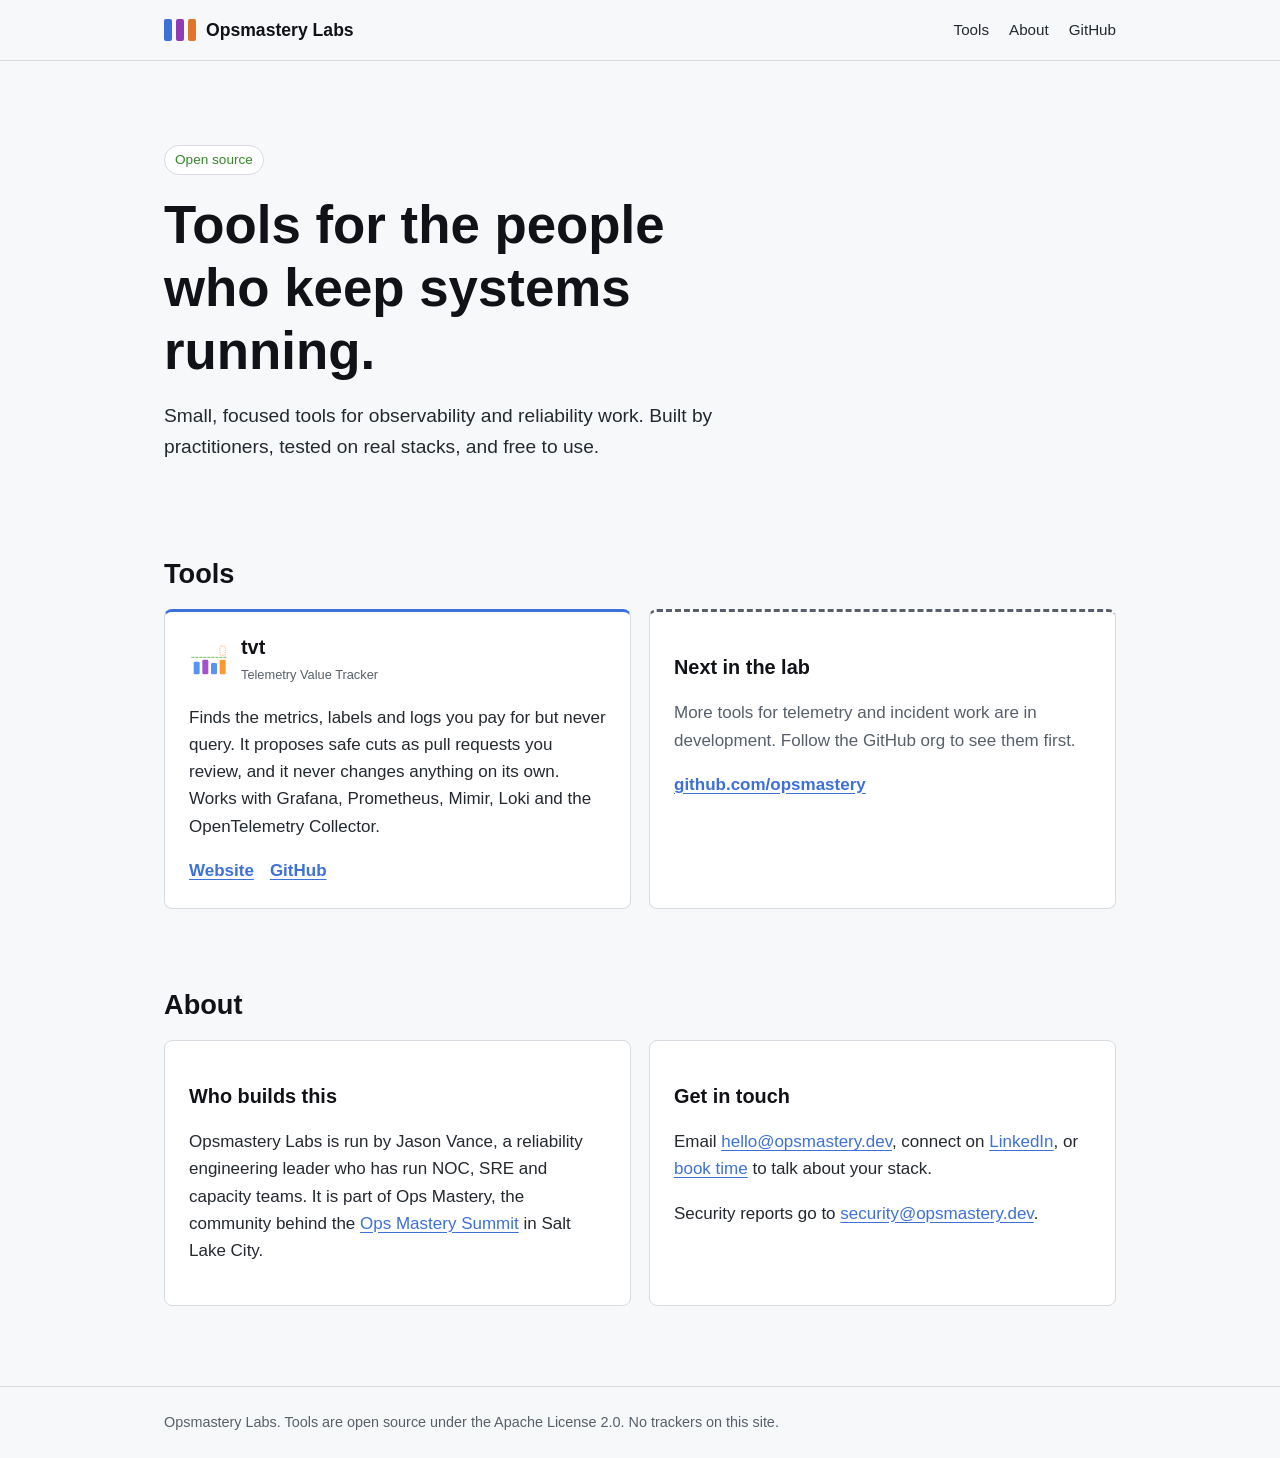
==== index.html @ a79f0aa8 "Opsmastery Labs home page Plain HTML and CSS for opsmastery.dev: the tools list (tvt first), about a" ====
<!DOCTYPE html>
<html lang="en">
<head>
  <meta charset="utf-8">
  <meta name="viewport" content="width=device-width, initial-scale=1">
  <title>Opsmastery Labs</title>
  <meta name="description" content="Open source tools for observability and reliability work, from Opsmastery Labs.">
  <link rel="canonical" href="https://opsmastery.dev/">
  <meta property="og:title" content="Opsmastery Labs">
  <meta property="og:description" content="Open source tools for observability and reliability work, from Opsmastery Labs.">
  <meta property="og:url" content="https://opsmastery.dev/">
  <meta property="og:type" content="website">
  <meta name="theme-color" content="#111217">
  <link rel="icon" href="/assets/favicon.svg" type="image/svg+xml">
  <link rel="stylesheet" href="/assets/style.css">
</head>
<body>
  <header><div class="wrap"><a class="brand" href="/"><span class="dots" aria-hidden="true"><i style="background:var(--blue)"></i><i style="background:var(--purple)"></i><i style="background:var(--orange)"></i></span>Opsmastery Labs</a>
    <nav aria-label="Main"><a href="#tools">Tools</a><a href="#about">About</a><a href="https://github.com/opsmastery">GitHub</a></nav>
  </div></header>
  <main>
    <div class="wrap hero">
      <span class="eyebrow">Open source</span>
      <h1>Tools for the people who keep systems running.</h1>
      <p class="lead">Small, focused tools for observability and reliability work. Built by practitioners, tested on real stacks, and free to use.</p>
    </div>
    <section id="tools"><div class="wrap">
      <h2>Tools</h2>
      <div class="grid">
        <article class="card tool">
          <div class="tool-head"><img src="/assets/tvt-mark.svg" alt="" width="40" height="40"><div><h3>tvt</h3><span class="tag">Telemetry Value Tracker</span></div></div>
          <p>Finds the metrics, labels and logs you pay for but never query. It proposes safe cuts as pull requests you review, and it never changes anything on its own. Works with Grafana, Prometheus, Mimir, Loki and the OpenTelemetry Collector.</p>
          <div class="links"><a href="https://tvt.opsmastery.dev/">Website</a><a href="https://github.com/opsmastery/tvt">GitHub</a></div>
        </article>
        <article class="card next">
          <h3>Next in the lab</h3>
          <p>More tools for telemetry and incident work are in development. Follow the GitHub org to see them first.</p>
          <div class="links"><a href="https://github.com/opsmastery">github.com/opsmastery</a></div>
        </article>
      </div>
    </div></section>
    <section id="about"><div class="wrap">
      <h2>About</h2>
      <div class="grid">
        <div class="card"><h3>Who builds this</h3><p>Opsmastery Labs is run by Jason Vance, a reliability engineering leader who has run NOC, SRE and capacity teams. It is part of Ops Mastery, the community behind the <a href="https://www.opsmasterysummit.com/">Ops Mastery Summit</a> in Salt Lake City.</p></div>
        <div class="card"><h3>Get in touch</h3><p>Email <a href="mailto:hello@opsmastery.dev">hello@opsmastery.dev</a>, connect on <a href="https://www.linkedin.com/in/jason-s-vance/">LinkedIn</a>, or <a href="https://www.opsmasterysummit.com/book">book time</a> to talk about your stack.</p><p>Security reports go to <a href="mailto:security@opsmastery.dev">security@opsmastery.dev</a>.</p></div>
      </div>
    </div></section>
  </main>
  <footer><div class="wrap">Opsmastery Labs. Tools are open source under the Apache License 2.0. No trackers on this site.</div></footer>
</body>
</html>
---- assets/style.css ----
:root{--bg:#111217;--panel:#181b1f;--panel-2:#22252b;--border:#2c3235;--text:#ccccdc;--muted:#9a9aab;--heading:#fff;--blue:#5794f2;--purple:#a352cc;--orange:#ff9830;--green:#73bf69;--yellow:#fade2a;--radius:8px;font-family:-apple-system,BlinkMacSystemFont,"Segoe UI",Roboto,"Helvetica Neue",Arial,sans-serif;color-scheme:dark}
@media (prefers-color-scheme:light){:root{--bg:#f7f8fa;--panel:#fff;--panel-2:#eef0f3;--border:#d8dbe0;--text:#24292f;--muted:#57606a;--heading:#111217;--blue:#3d71d9;--purple:#8f3bb8;--orange:#e0752d;--green:#37872d;color-scheme:light}}
*{box-sizing:border-box}body{margin:0;background:var(--bg);color:var(--text);line-height:1.6;font-size:17px}
a{color:var(--blue);text-underline-offset:3px}:focus-visible{outline:2px solid var(--yellow);outline-offset:3px;border-radius:4px}
.wrap{max-width:1000px;margin:0 auto;padding:0 24px}h1,h2,h3{color:var(--heading);line-height:1.2}
header{border-bottom:1px solid var(--border)}header .wrap{display:flex;align-items:center;height:60px;gap:16px}
.brand{font-weight:700;font-size:1.1rem;color:var(--heading);text-decoration:none;display:flex;align-items:center;gap:10px}
.dots{display:inline-flex;gap:4px}.dots i{width:8px;height:22px;border-radius:2px;display:block}
header nav{margin-left:auto;display:flex;gap:20px}header nav a{color:var(--text);text-decoration:none;font-size:.95rem}
.hero{padding-top:84px;padding-bottom:56px}.eyebrow{display:inline-block;font-size:.85rem;color:var(--green);border:1px solid var(--border);background:var(--panel);padding:3px 10px;border-radius:999px;margin-bottom:18px}
.hero h1{font-size:clamp(2.1rem,5vw,3.3rem);margin:0 0 18px;max-width:20ch}.lead{font-size:1.2rem;max-width:60ch;margin:0}
section{padding:40px 0}h2{font-size:1.7rem;margin:0 0 18px}
.grid{display:grid;grid-template-columns:repeat(auto-fit,minmax(280px,1fr));gap:18px}
.card{background:var(--panel);border:1px solid var(--border);border-radius:var(--radius);padding:24px}
.card.tool{border-top:3px solid var(--blue)}.card.next{border-top:3px dashed var(--muted);color:var(--muted)}
.tool-head{display:flex;align-items:center;gap:12px;margin-bottom:10px}.tool-head img{width:40px;height:40px}.tool-head h3{margin:0}
.tag{font-size:.8rem;color:var(--muted)}.links{display:flex;gap:16px;flex-wrap:wrap;margin-top:14px;font-weight:600}
footer{border-top:1px solid var(--border);margin-top:40px;padding:24px 0;color:var(--muted);font-size:.9rem}
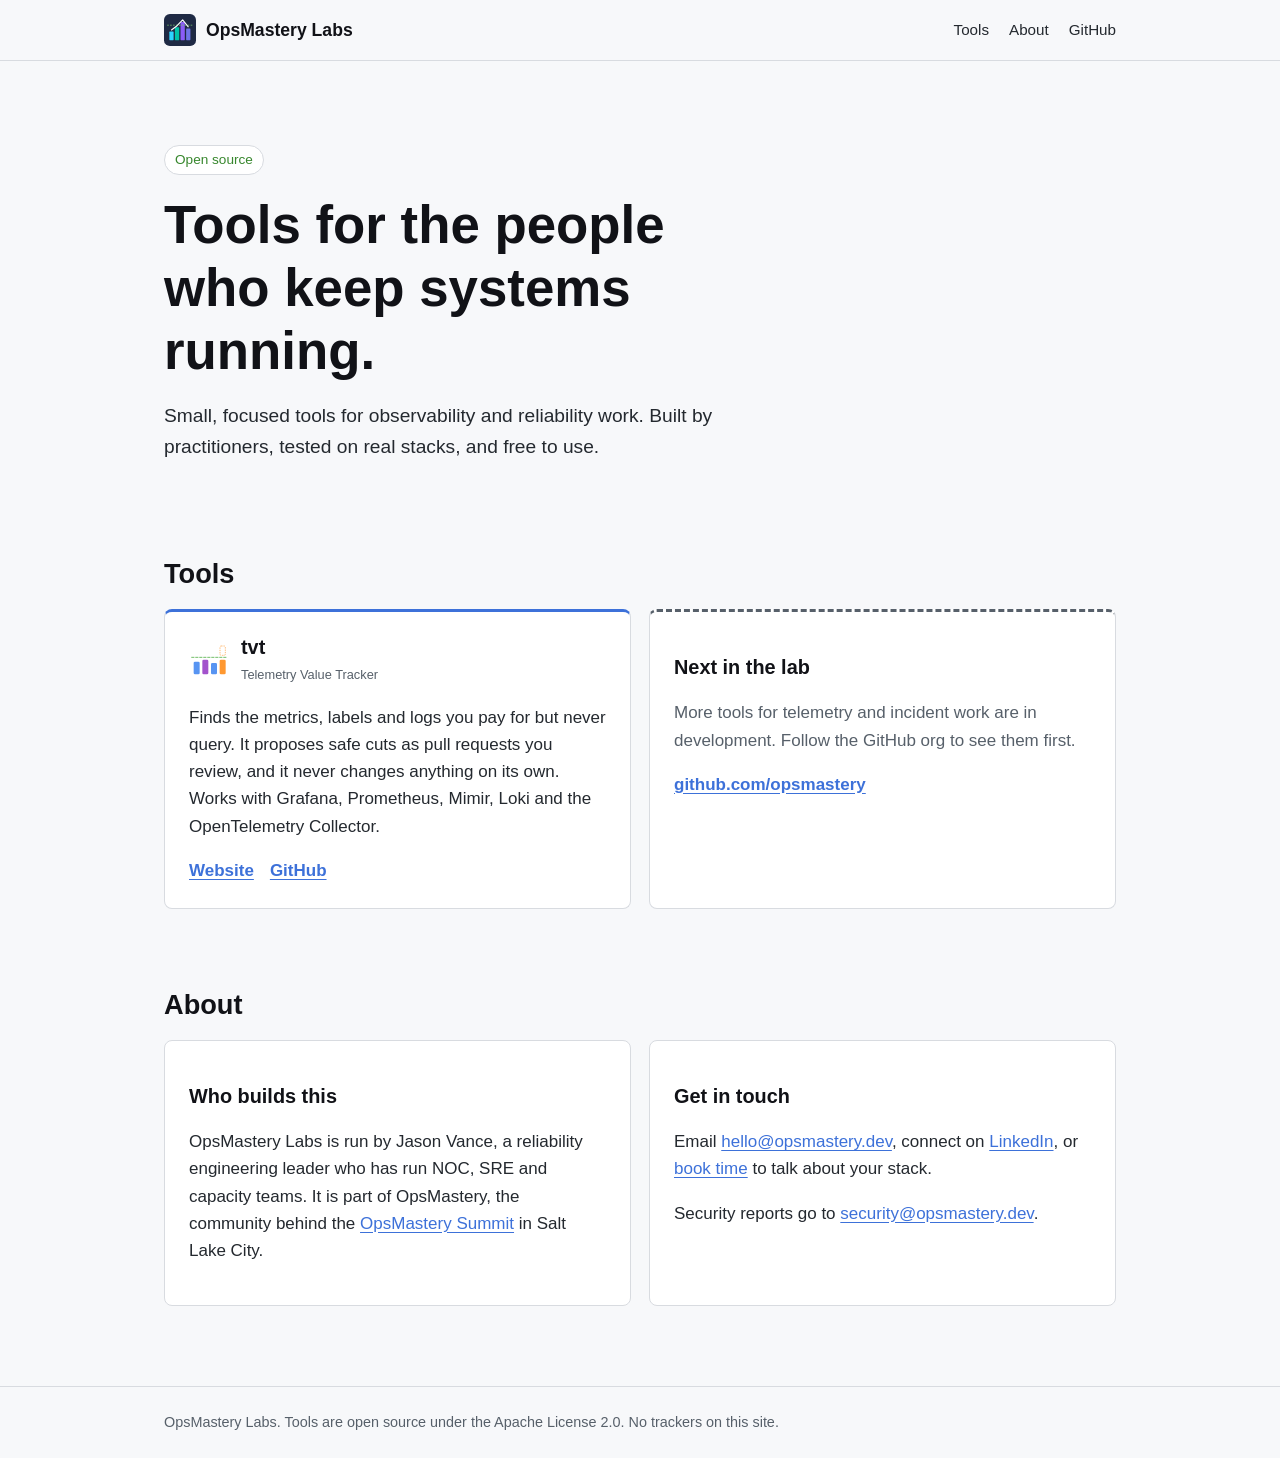
==== commit 8237d7f3: "OpsMastery brand: mark, wordmarks and avatar The mark is four bars rising to a peak under a trace li" ====
--- a/index.html
+++ b/index.html
@@ -3,19 +3,20 @@
 <head>
   <meta charset="utf-8">
   <meta name="viewport" content="width=device-width, initial-scale=1">
-  <title>Opsmastery Labs</title>
-  <meta name="description" content="Open source tools for observability and reliability work, from Opsmastery Labs.">
+  <title>OpsMastery Labs</title>
+  <meta name="description" content="Open source tools for observability and reliability work, from OpsMastery Labs.">
   <link rel="canonical" href="https://opsmastery.dev/">
-  <meta property="og:title" content="Opsmastery Labs">
-  <meta property="og:description" content="Open source tools for observability and reliability work, from Opsmastery Labs.">
+  <meta property="og:title" content="OpsMastery Labs">
+  <meta property="og:description" content="Open source tools for observability and reliability work, from OpsMastery Labs.">
   <meta property="og:url" content="https://opsmastery.dev/">
   <meta property="og:type" content="website">
+  <meta property="og:image" content="https://opsmastery.dev/assets/brand/opsmastery-mark-512.png">
   <meta name="theme-color" content="#111217">
   <link rel="icon" href="/assets/favicon.svg" type="image/svg+xml">
   <link rel="stylesheet" href="/assets/style.css">
 </head>
 <body>
-  <header><div class="wrap"><a class="brand" href="/"><span class="dots" aria-hidden="true"><i style="background:var(--blue)"></i><i style="background:var(--purple)"></i><i style="background:var(--orange)"></i></span>Opsmastery Labs</a>
+  <header><div class="wrap"><a class="brand" href="/"><img src="/assets/brand/opsmastery-mark.svg" alt="" width="32" height="32">OpsMastery Labs</a>
     <nav aria-label="Main"><a href="#tools">Tools</a><a href="#about">About</a><a href="https://github.com/opsmastery">GitHub</a></nav>
   </div></header>
   <main>
@@ -42,11 +43,11 @@
     <section id="about"><div class="wrap">
       <h2>About</h2>
       <div class="grid">
-        <div class="card"><h3>Who builds this</h3><p>Opsmastery Labs is run by Jason Vance, a reliability engineering leader who has run NOC, SRE and capacity teams. It is part of Ops Mastery, the community behind the <a href="https://www.opsmasterysummit.com/">Ops Mastery Summit</a> in Salt Lake City.</p></div>
+        <div class="card"><h3>Who builds this</h3><p>OpsMastery Labs is run by Jason Vance, a reliability engineering leader who has run NOC, SRE and capacity teams. It is part of OpsMastery, the community behind the <a href="https://www.opsmasterysummit.com/">OpsMastery Summit</a> in Salt Lake City.</p></div>
         <div class="card"><h3>Get in touch</h3><p>Email <a href="mailto:hello@opsmastery.dev">hello@opsmastery.dev</a>, connect on <a href="https://www.linkedin.com/in/jason-s-vance/">LinkedIn</a>, or <a href="https://www.opsmasterysummit.com/book">book time</a> to talk about your stack.</p><p>Security reports go to <a href="mailto:security@opsmastery.dev">security@opsmastery.dev</a>.</p></div>
       </div>
     </div></section>
   </main>
-  <footer><div class="wrap">Opsmastery Labs. Tools are open source under the Apache License 2.0. No trackers on this site.</div></footer>
+  <footer><div class="wrap">OpsMastery Labs. Tools are open source under the Apache License 2.0. No trackers on this site.</div></footer>
 </body>
 </html>
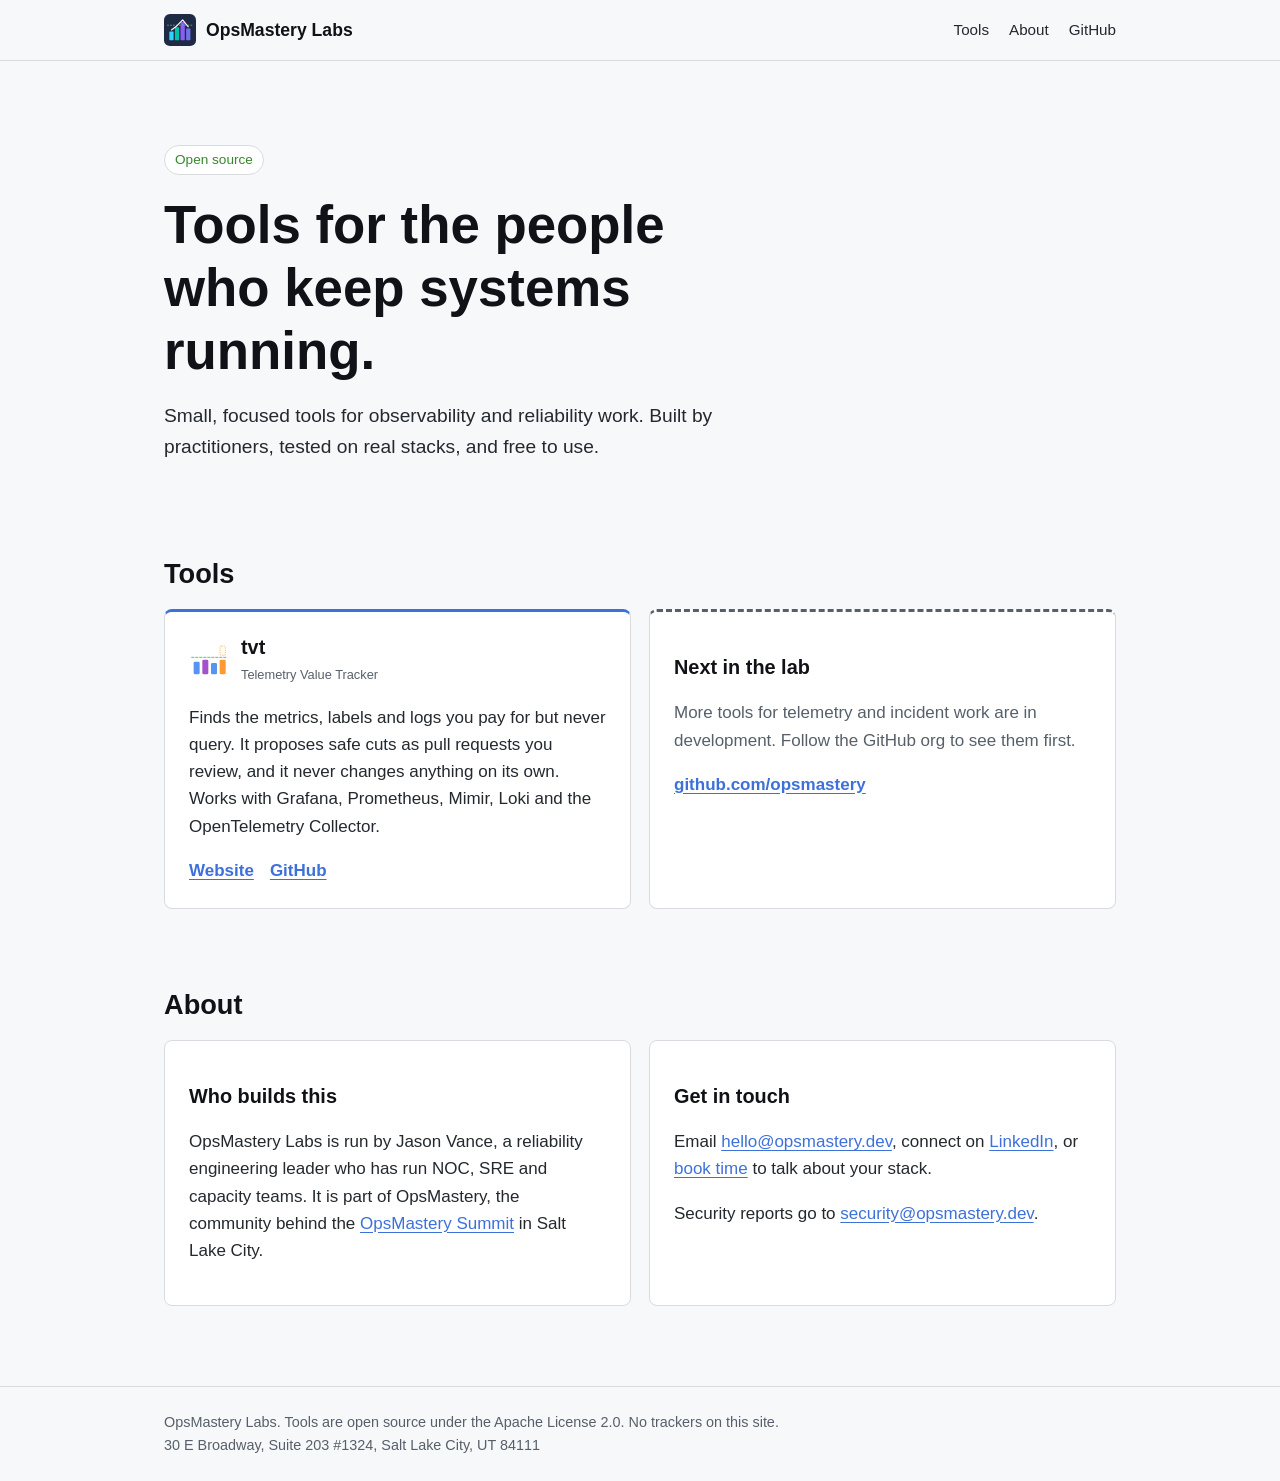
==== commit 821a96c7: "Footer: add the OpsMastery Labs mailing address" ====
--- a/index.html
+++ b/index.html
@@ -48,6 +48,6 @@
       </div>
     </div></section>
   </main>
-  <footer><div class="wrap">OpsMastery Labs. Tools are open source under the Apache License 2.0. No trackers on this site.</div></footer>
+  <footer><div class="wrap">OpsMastery Labs. Tools are open source under the Apache License 2.0. No trackers on this site.<br>30 E Broadway, Suite 203 #1324, Salt Lake City, UT 84111</div></footer>
 </body>
 </html>
